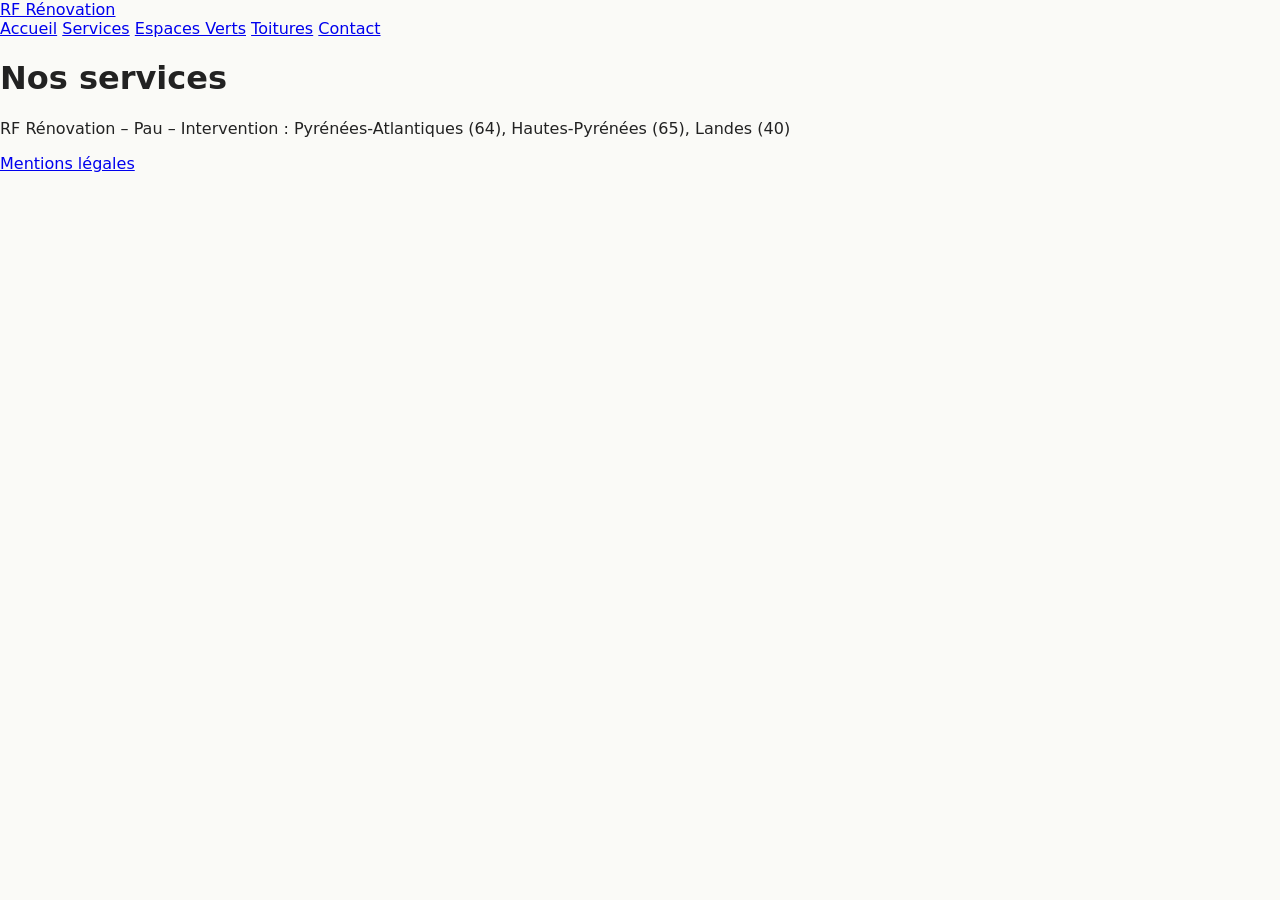
==== services/index.html @ a4263ce7 "Ajoute l'arborescence du site (pages squelettes, CSS, JS, SEO) Co-Authored-By: Claude Sonnet 5.5 <no" ====
<!DOCTYPE html>
<html lang="fr">
<head>
  <meta charset="UTF-8">
  <meta name="viewport" content="width=device-width, initial-scale=1">
  <title>Nos services | RF Rénovation</title>
  <meta name="description" content="Découvrez nos services d'espaces verts et de toiture.">
  <link rel="stylesheet" href="../css/style.css">
</head>
<body>
  <header class="site-header">
    <a class="logo" href="../index.html">RF Rénovation</a>
    <nav aria-label="Navigation principale">
      <a href="../index.html">Accueil</a>
      <a href="../services/index.html">Services</a>
      <a href="../services/espaces-verts.html">Espaces Verts</a>
      <a href="../services/toitures.html">Toitures</a>
      <a href="../contact.html">Contact</a>
    </nav>
  </header>

  <main>
    <h1>Nos services</h1>
    <!-- TODO : contenu -->
  </main>

  <footer class="site-footer">
    <p>RF Rénovation – Pau – Intervention : Pyrénées-Atlantiques (64), Hautes-Pyrénées (65), Landes (40)</p>
    <p><a href="../mentions-legales.html">Mentions légales</a></p>
  </footer>
  <script src="../js/main.js"></script>
</body>
</html>
---- css/style.css ----
/* Styles RF Rénovation – à compléter */
:root { --vert: #2f6b3a; --ardoise: #3b4651; --terre: #b5542f; --fond: #fafaf7; }
* { box-sizing: border-box; }
body { margin: 0; font-family: system-ui, sans-serif; background: var(--fond); color: #222; }
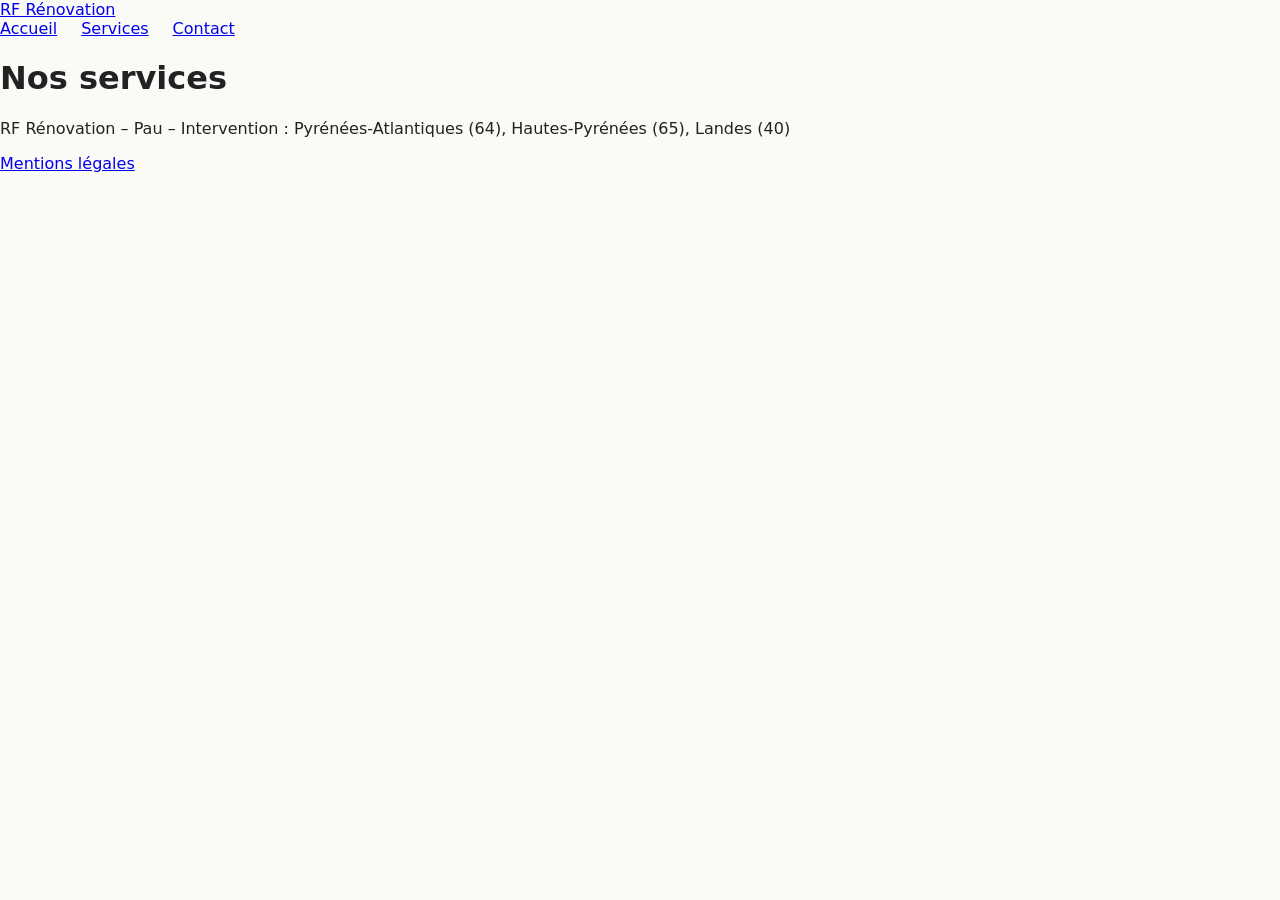
==== commit c456bad8: "Nav : Espaces Verts et Toitures en sous-menu de Services Co-Authored-By: Claude Sonnet 5.5 <noreply@" ====
--- a/services/index.html
+++ b/services/index.html
@@ -12,9 +12,13 @@
     <a class="logo" href="../index.html">RF Rénovation</a>
     <nav aria-label="Navigation principale">
       <a href="../index.html">Accueil</a>
-      <a href="../services/index.html">Services</a>
-      <a href="../services/espaces-verts.html">Espaces Verts</a>
-      <a href="../services/toitures.html">Toitures</a>
+      <div class="has-submenu">
+        <a href="../services/index.html">Services</a>
+        <ul class="submenu">
+          <li><a href="../services/espaces-verts.html">Espaces Verts</a></li>
+          <li><a href="../services/toitures.html">Toitures</a></li>
+        </ul>
+      </div>
       <a href="../contact.html">Contact</a>
     </nav>
   </header>
--- a/css/style.css
+++ b/css/style.css
@@ -2,3 +2,9 @@
 :root { --vert: #2f6b3a; --ardoise: #3b4651; --terre: #b5542f; --fond: #fafaf7; }
 * { box-sizing: border-box; }
 body { margin: 0; font-family: system-ui, sans-serif; background: var(--fond); color: #222; }
+
+/* Navigation : Accueil > Services (sous-menu) > Contact */
+nav { display: flex; gap: 1.5rem; align-items: center; }
+.has-submenu { position: relative; }
+.submenu { display: none; position: absolute; top: 100%; left: 0; margin: 0; padding: .5rem 1rem; list-style: none; background: #fff; box-shadow: 0 2px 8px rgba(0,0,0,.15); }
+.has-submenu:hover .submenu, .has-submenu:focus-within .submenu { display: block; }
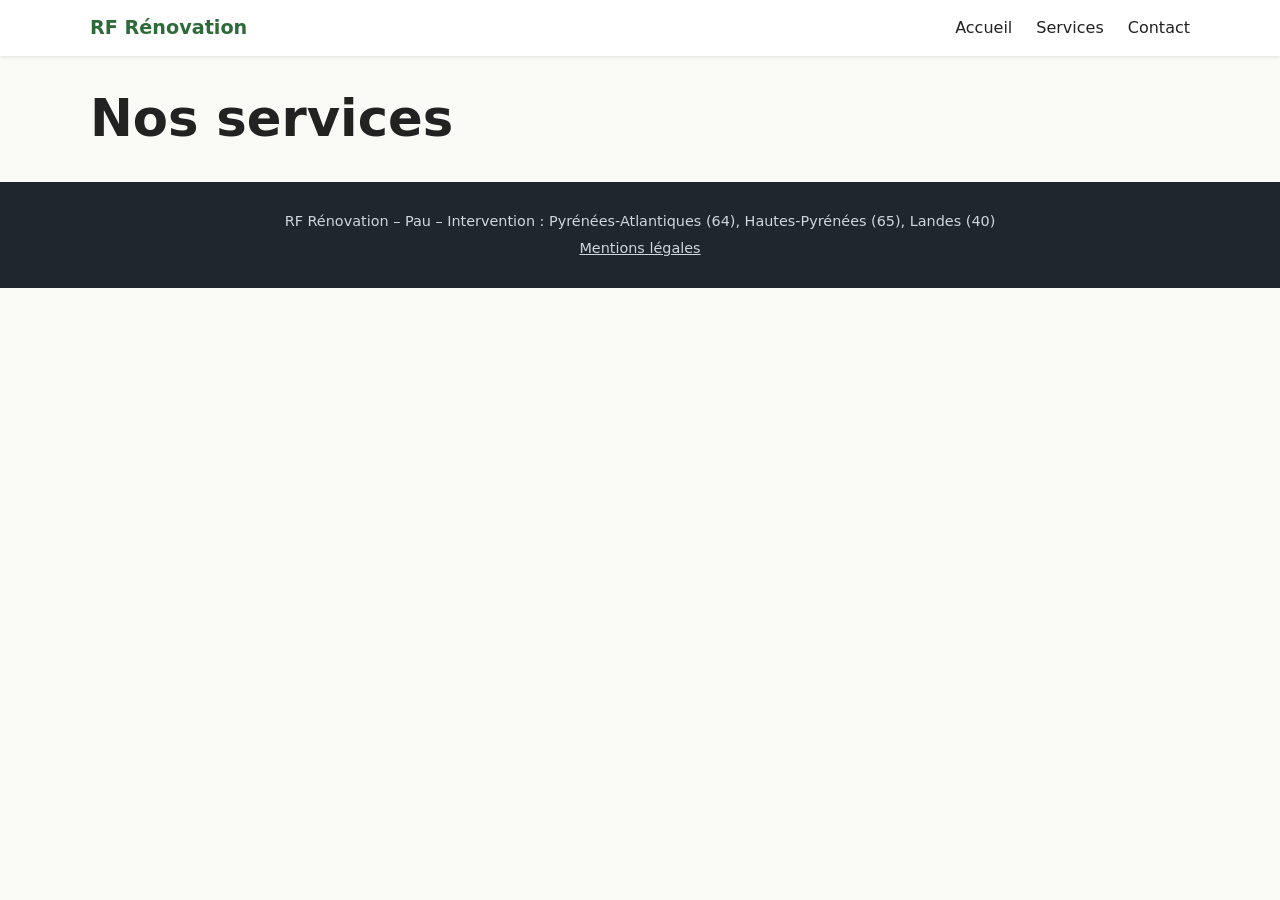
==== commit e3366a4a: "Landing page : hero, deux activités, atouts, zone, CTA, menu mobile Co-Authored-By: Claude Sonnet 5." ====
--- a/services/index.html
+++ b/services/index.html
@@ -10,7 +10,8 @@
 <body>
   <header class="site-header">
     <a class="logo" href="../index.html">RF Rénovation</a>
-    <nav aria-label="Navigation principale">
+    <button class="nav-toggle" aria-label="Ouvrir le menu" aria-expanded="false" aria-controls="menu">☰</button>
+    <nav id="menu" aria-label="Navigation principale">
       <a href="../index.html">Accueil</a>
       <div class="has-submenu">
         <a href="../services/index.html">Services</a>
--- a/css/style.css
+++ b/css/style.css
@@ -1,10 +1,62 @@
-/* Styles RF Rénovation – à compléter */
-:root { --vert: #2f6b3a; --ardoise: #3b4651; --terre: #b5542f; --fond: #fafaf7; }
-* { box-sizing: border-box; }
-body { margin: 0; font-family: system-ui, sans-serif; background: var(--fond); color: #222; }
+/* RF Rénovation */
+:root { --vert:#2f6b3a; --vert-clair:#e6f0e8; --ardoise:#3b4651; --terre:#b5542f; --terre-clair:#f6e9e3; --fond:#fafaf7; --texte:#222; }
+* { box-sizing:border-box; }
+body { margin:0; font-family:system-ui,-apple-system,"Segoe UI",sans-serif; background:var(--fond); color:var(--texte); line-height:1.6; }
+.container { width:min(1100px,100% - 2rem); margin-inline:auto; }
+h1,h2,h3 { line-height:1.2; margin:0 0 .75rem; }
+h1 { font-size:clamp(2rem,5vw,3.2rem); }
+h2 { font-size:clamp(1.5rem,3.5vw,2.1rem); }
+a { color:inherit; }
 
-/* Navigation : Accueil > Services (sous-menu) > Contact */
-nav { display: flex; gap: 1.5rem; align-items: center; }
-.has-submenu { position: relative; }
-.submenu { display: none; position: absolute; top: 100%; left: 0; margin: 0; padding: .5rem 1rem; list-style: none; background: #fff; box-shadow: 0 2px 8px rgba(0,0,0,.15); }
-.has-submenu:hover .submenu, .has-submenu:focus-within .submenu { display: block; }
+/* Header + nav */
+.site-header { position:sticky; top:0; z-index:10; display:flex; align-items:center; justify-content:space-between; padding:.8rem max(1rem,calc((100% - 1100px)/2)); background:#fff; box-shadow:0 1px 4px rgba(0,0,0,.1); }
+.logo { font-weight:700; font-size:1.2rem; text-decoration:none; color:var(--vert); }
+nav { display:flex; gap:1.5rem; align-items:center; }
+nav a { text-decoration:none; font-weight:500; }
+nav a:hover { color:var(--vert); }
+.has-submenu { position:relative; }
+.submenu { display:none; position:absolute; top:100%; left:0; margin:0; padding:.5rem 1rem; list-style:none; background:#fff; box-shadow:0 2px 8px rgba(0,0,0,.15); white-space:nowrap; }
+.submenu li { padding:.25rem 0; }
+.has-submenu:hover .submenu, .has-submenu:focus-within .submenu { display:block; }
+.nav-toggle { display:none; background:none; border:0; font-size:1.8rem; cursor:pointer; }
+@media (max-width:760px) {
+  .nav-toggle { display:block; }
+  nav { display:none; position:absolute; top:100%; left:0; right:0; flex-direction:column; align-items:stretch; gap:0; background:#fff; padding:.5rem 1rem 1rem; box-shadow:0 4px 8px rgba(0,0,0,.1); }
+  nav.open { display:flex; }
+  nav a { display:block; padding:.6rem 0; }
+  .submenu { display:block; position:static; box-shadow:none; padding:0 0 0 1rem; }
+}
+
+/* Boutons */
+.btn { display:inline-block; padding:.85rem 1.5rem; border-radius:999px; font-weight:600; text-decoration:none; border:2px solid transparent; }
+.btn-primary { background:var(--terre); color:#fff; }
+.btn-primary:hover { background:#9a4524; }
+.btn-ghost { border-color:#fff; color:#fff; }
+.btn-ghost:hover { background:rgba(255,255,255,.15); }
+.btn-light { background:#fff; color:var(--vert); }
+.cta-row { display:flex; flex-wrap:wrap; gap:.8rem; margin-top:1.5rem; }
+
+/* Hero */
+.hero { background:linear-gradient(135deg,var(--vert) 0%,var(--ardoise) 100%); color:#fff; padding:clamp(3rem,10vw,6rem) 0; }
+.eyebrow { text-transform:uppercase; letter-spacing:.08em; font-size:.85rem; opacity:.85; margin:0 0 .75rem; }
+.lead { font-size:1.15rem; max-width:40rem; opacity:.95; }
+
+/* Sections */
+.section { padding:clamp(2.5rem,7vw,4.5rem) 0; }
+.section-alt { background:#fff; }
+.cards { display:grid; grid-template-columns:repeat(auto-fit,minmax(280px,1fr)); gap:1.5rem; margin-top:1.5rem; }
+.card { padding:2rem; border-radius:14px; border-top:5px solid; }
+.card-vert { background:var(--vert-clair); border-color:var(--vert); }
+.card-toit { background:var(--terre-clair); border-color:var(--terre); }
+.card-icon { font-size:2.2rem; }
+.link { font-weight:600; text-decoration:none; }
+.card-vert .link { color:var(--vert); }
+.card-toit .link { color:var(--terre); }
+.features { list-style:none; margin:1.5rem 0 0; padding:0; display:grid; grid-template-columns:repeat(auto-fit,minmax(240px,1fr)); gap:1.5rem; }
+.features li { display:flex; flex-direction:column; gap:.3rem; padding-left:1rem; border-left:4px solid var(--vert); }
+.cta-band { background:var(--ardoise); color:#fff; text-align:center; padding:3rem 0; }
+
+/* Footer */
+.site-footer { background:#1f262d; color:#cfd6dc; padding:1.5rem 1rem; text-align:center; font-size:.9rem; }
+.site-footer p { margin:.25rem 0; }
+main > h1:only-child { width:min(1100px,100% - 2rem); margin:2rem auto; }
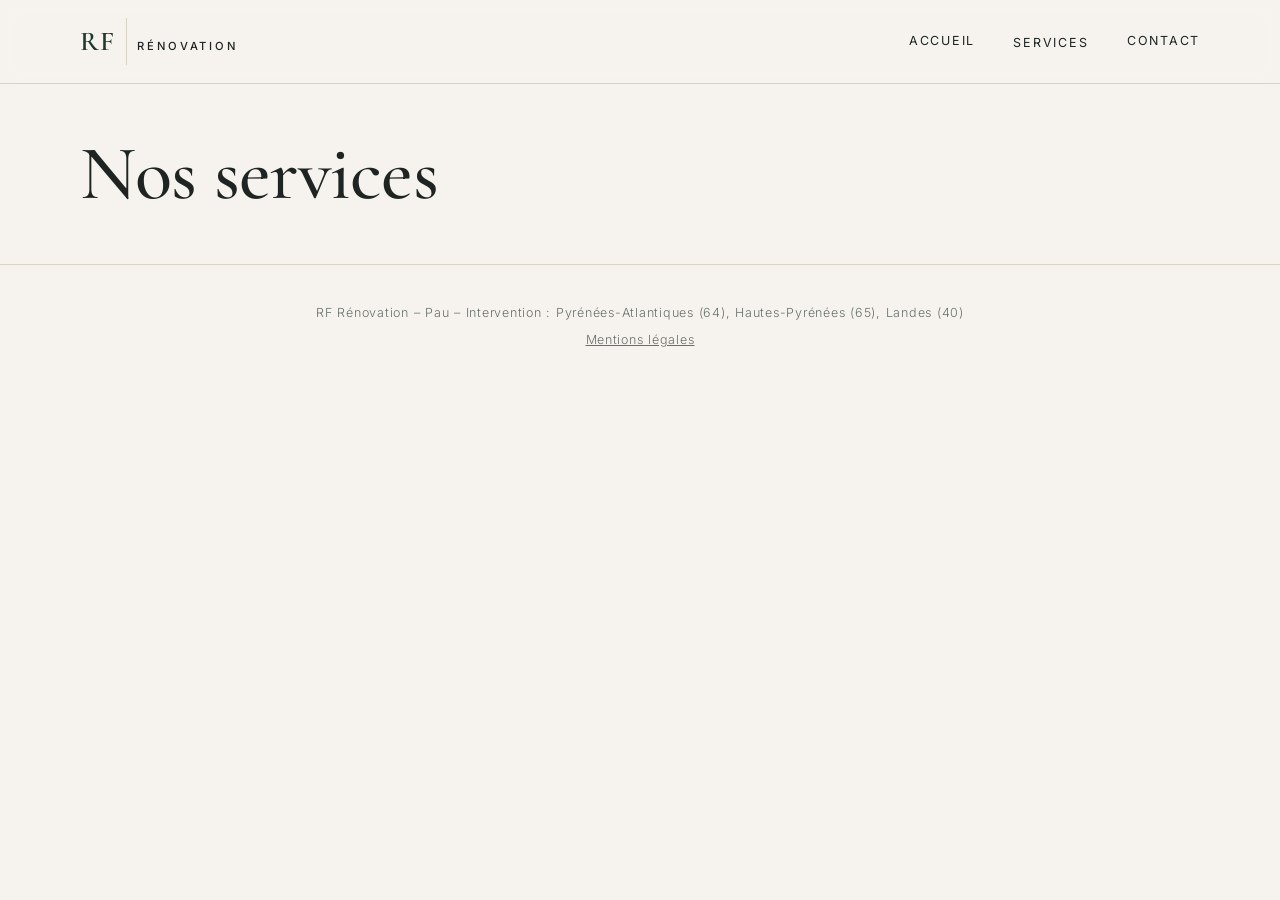
==== commit 43555db2: "Refonte du design : direction éditoriale épurée (serif, filets fins, palette sobre) Co-Authored-By: " ====
--- a/services/index.html
+++ b/services/index.html
@@ -5,11 +5,14 @@
   <meta name="viewport" content="width=device-width, initial-scale=1">
   <title>Nos services | RF Rénovation</title>
   <meta name="description" content="Découvrez nos services d'espaces verts et de toiture.">
+  <link rel="preconnect" href="https://fonts.googleapis.com">
+  <link rel="preconnect" href="https://fonts.gstatic.com" crossorigin>
+  <link href="https://fonts.googleapis.com/css2?family=Cormorant+Garamond:wght@400;500;600&family=Inter:wght@300;400;500&display=swap" rel="stylesheet">
   <link rel="stylesheet" href="../css/style.css">
 </head>
 <body>
   <header class="site-header">
-    <a class="logo" href="../index.html">RF Rénovation</a>
+    <a class="logo" href="../index.html"><span class="logo-mark">RF</span><span class="logo-name">Rénovation</span></a>
     <button class="nav-toggle" aria-label="Ouvrir le menu" aria-expanded="false" aria-controls="menu">☰</button>
     <nav id="menu" aria-label="Navigation principale">
       <a href="../index.html">Accueil</a>
--- a/css/style.css
+++ b/css/style.css
@@ -1,62 +1,100 @@
-/* RF Rénovation */
-:root { --vert:#2f6b3a; --vert-clair:#e6f0e8; --ardoise:#3b4651; --terre:#b5542f; --terre-clair:#f6e9e3; --fond:#fafaf7; --texte:#222; }
+/* RF Rénovation – direction éditoriale, épurée */
+:root {
+  --ink:#1d2421; --muted:#68706b; --paper:#f6f3ee; --tint:#ece7de; --line:#d9d3c7;
+  --forest:#1f3a2e; --copper:#9c6038;
+  --serif:"Cormorant Garamond",Georgia,"Times New Roman",serif;
+  --sans:Inter,system-ui,-apple-system,"Segoe UI",sans-serif;
+}
 * { box-sizing:border-box; }
-body { margin:0; font-family:system-ui,-apple-system,"Segoe UI",sans-serif; background:var(--fond); color:var(--texte); line-height:1.6; }
-.container { width:min(1100px,100% - 2rem); margin-inline:auto; }
-h1,h2,h3 { line-height:1.2; margin:0 0 .75rem; }
-h1 { font-size:clamp(2rem,5vw,3.2rem); }
-h2 { font-size:clamp(1.5rem,3.5vw,2.1rem); }
+html { scroll-behavior:smooth; }
+body { margin:0; background:var(--paper); color:var(--ink); font-family:var(--sans); font-weight:300; font-size:1.02rem; line-height:1.75; -webkit-font-smoothing:antialiased; }
+.container { width:min(1120px,100% - 3rem); margin-inline:auto; }
+h1,h2,h3 { font-family:var(--serif); font-weight:500; line-height:1.1; margin:0; letter-spacing:-.01em; }
+h1 { font-size:clamp(2.7rem,6.2vw,4.8rem); }
+h2 { font-size:clamp(2rem,4vw,3rem); }
+h3 { font-size:1.7rem; }
+em { font-style:italic; color:var(--copper); }
 a { color:inherit; }
+.label { font-size:.72rem; font-weight:500; letter-spacing:.22em; text-transform:uppercase; color:var(--copper); margin:0 0 1.4rem; }
 
-/* Header + nav */
-.site-header { position:sticky; top:0; z-index:10; display:flex; align-items:center; justify-content:space-between; padding:.8rem max(1rem,calc((100% - 1100px)/2)); background:#fff; box-shadow:0 1px 4px rgba(0,0,0,.1); }
-.logo { font-weight:700; font-size:1.2rem; text-decoration:none; color:var(--vert); }
-nav { display:flex; gap:1.5rem; align-items:center; }
-nav a { text-decoration:none; font-weight:500; }
-nav a:hover { color:var(--vert); }
+/* Header */
+.site-header { position:sticky; top:0; z-index:10; display:flex; align-items:center; justify-content:space-between; padding:1.1rem max(1.5rem,calc((100% - 1120px)/2)); background:rgba(246,243,238,.92); backdrop-filter:blur(8px); border-bottom:1px solid var(--line); }
+.logo { display:flex; align-items:baseline; gap:.6rem; text-decoration:none; }
+.logo-mark { font-family:var(--serif); font-size:1.7rem; font-weight:600; letter-spacing:.04em; color:var(--forest); border-right:1px solid var(--line); padding-right:.7rem; }
+.logo-name { font-size:.7rem; font-weight:500; letter-spacing:.26em; text-transform:uppercase; color:var(--ink); }
+nav { display:flex; gap:2.4rem; align-items:center; }
+nav a { text-decoration:none; font-size:.78rem; font-weight:400; letter-spacing:.14em; text-transform:uppercase; color:var(--ink); padding:.4rem 0; border-bottom:1px solid transparent; transition:border-color .2s,color .2s; }
+nav a:hover { color:var(--copper); border-color:var(--copper); }
 .has-submenu { position:relative; }
-.submenu { display:none; position:absolute; top:100%; left:0; margin:0; padding:.5rem 1rem; list-style:none; background:#fff; box-shadow:0 2px 8px rgba(0,0,0,.15); white-space:nowrap; }
-.submenu li { padding:.25rem 0; }
+.submenu { display:none; position:absolute; top:100%; left:-1.2rem; min-width:13rem; margin:0; padding:.8rem 1.2rem; list-style:none; background:var(--paper); border:1px solid var(--line); }
+.submenu li { padding:.3rem 0; }
 .has-submenu:hover .submenu, .has-submenu:focus-within .submenu { display:block; }
-.nav-toggle { display:none; background:none; border:0; font-size:1.8rem; cursor:pointer; }
+.nav-toggle { display:none; background:none; border:0; font-size:1.6rem; cursor:pointer; color:var(--ink); }
 @media (max-width:760px) {
   .nav-toggle { display:block; }
-  nav { display:none; position:absolute; top:100%; left:0; right:0; flex-direction:column; align-items:stretch; gap:0; background:#fff; padding:.5rem 1rem 1rem; box-shadow:0 4px 8px rgba(0,0,0,.1); }
+  nav { display:none; position:absolute; top:100%; left:0; right:0; flex-direction:column; align-items:stretch; gap:0; background:var(--paper); padding:.5rem 1.5rem 1.2rem; border-bottom:1px solid var(--line); }
   nav.open { display:flex; }
-  nav a { display:block; padding:.6rem 0; }
-  .submenu { display:block; position:static; box-shadow:none; padding:0 0 0 1rem; }
+  nav a { display:block; padding:.8rem 0; border-bottom:1px solid var(--line); }
+  .submenu { display:block; position:static; border:0; padding:0 0 0 1rem; background:none; }
+  .submenu a { border-bottom:0; }
 }
 
 /* Boutons */
-.btn { display:inline-block; padding:.85rem 1.5rem; border-radius:999px; font-weight:600; text-decoration:none; border:2px solid transparent; }
-.btn-primary { background:var(--terre); color:#fff; }
-.btn-primary:hover { background:#9a4524; }
-.btn-ghost { border-color:#fff; color:#fff; }
-.btn-ghost:hover { background:rgba(255,255,255,.15); }
-.btn-light { background:#fff; color:var(--vert); }
-.cta-row { display:flex; flex-wrap:wrap; gap:.8rem; margin-top:1.5rem; }
+.btn { display:inline-block; padding:1rem 2.2rem; font-size:.76rem; font-weight:500; letter-spacing:.18em; text-transform:uppercase; text-decoration:none; border:1px solid var(--forest); transition:background .25s,color .25s; }
+.btn-solid { background:var(--forest); color:var(--paper); }
+.btn-solid:hover { background:transparent; color:var(--forest); }
+.btn-light { border-color:var(--paper); color:var(--paper); }
+.btn-light:hover { background:var(--paper); color:var(--forest); }
+.btn-text { font-size:.9rem; letter-spacing:.08em; text-decoration:none; border-bottom:1px solid var(--line); padding-bottom:2px; }
+.btn-text:hover { border-color:var(--copper); color:var(--copper); }
+.cta-row { display:flex; flex-wrap:wrap; align-items:center; gap:2rem; margin-top:2.5rem; }
 
 /* Hero */
-.hero { background:linear-gradient(135deg,var(--vert) 0%,var(--ardoise) 100%); color:#fff; padding:clamp(3rem,10vw,6rem) 0; }
-.eyebrow { text-transform:uppercase; letter-spacing:.08em; font-size:.85rem; opacity:.85; margin:0 0 .75rem; }
-.lead { font-size:1.15rem; max-width:40rem; opacity:.95; }
+.hero { padding:clamp(3.5rem,9vw,7rem) 0; }
+.hero-grid { display:grid; grid-template-columns:1.15fr .85fr; gap:clamp(2rem,6vw,5rem); align-items:center; }
+.lead { font-size:1.1rem; color:var(--muted); max-width:30rem; margin:1.8rem 0 0; }
+.hero-visual { position:relative; aspect-ratio:4/5; background:linear-gradient(160deg,#c9c2b3 0%,#9aa596 55%,#5c6f60 100%); }
+.hero-visual::after { content:""; position:absolute; inset:14px; border:1px solid rgba(246,243,238,.55); }
+.visual-caption { position:absolute; left:1.8rem; bottom:1.6rem; z-index:1; font-size:.68rem; letter-spacing:.2em; text-transform:uppercase; color:var(--paper); }
+@media (max-width:860px) { .hero-grid { grid-template-columns:1fr; } .hero-visual { aspect-ratio:16/10; order:-1; } }
 
 /* Sections */
-.section { padding:clamp(2.5rem,7vw,4.5rem) 0; }
-.section-alt { background:#fff; }
-.cards { display:grid; grid-template-columns:repeat(auto-fit,minmax(280px,1fr)); gap:1.5rem; margin-top:1.5rem; }
-.card { padding:2rem; border-radius:14px; border-top:5px solid; }
-.card-vert { background:var(--vert-clair); border-color:var(--vert); }
-.card-toit { background:var(--terre-clair); border-color:var(--terre); }
-.card-icon { font-size:2.2rem; }
-.link { font-weight:600; text-decoration:none; }
-.card-vert .link { color:var(--vert); }
-.card-toit .link { color:var(--terre); }
-.features { list-style:none; margin:1.5rem 0 0; padding:0; display:grid; grid-template-columns:repeat(auto-fit,minmax(240px,1fr)); gap:1.5rem; }
-.features li { display:flex; flex-direction:column; gap:.3rem; padding-left:1rem; border-left:4px solid var(--vert); }
-.cta-band { background:var(--ardoise); color:#fff; text-align:center; padding:3rem 0; }
+.section { padding:clamp(3.5rem,8vw,6.5rem) 0; }
+.section-tint { background:var(--tint); }
+.section-head { margin-bottom:clamp(2rem,5vw,3.5rem); }
+
+/* Deux activités */
+.duo { display:grid; grid-template-columns:1fr 1fr; border-top:1px solid var(--line); border-bottom:1px solid var(--line); }
+.panel { display:flex; flex-direction:column; gap:1rem; padding:clamp(2rem,4vw,3.2rem); text-decoration:none; transition:background .3s; }
+.panel + .panel { border-left:1px solid var(--line); }
+.panel:hover { background:var(--tint); }
+.panel-num { font-family:var(--serif); font-size:1.1rem; color:var(--copper); letter-spacing:.1em; }
+.panel p { margin:0; color:var(--muted); max-width:26rem; }
+.panel-link { margin-top:auto; padding-top:1rem; font-size:.74rem; font-weight:500; letter-spacing:.2em; text-transform:uppercase; color:var(--forest); }
+.panel:hover .panel-link span { display:inline-block; transform:translateX(4px); }
+@media (max-width:760px) { .duo { grid-template-columns:1fr; } .panel + .panel { border-left:0; border-top:1px solid var(--line); } }
+
+/* Approche */
+.rows { list-style:none; margin:0; padding:0; border-top:1px solid var(--line); }
+.rows li { display:grid; grid-template-columns:5rem 1fr 1.2fr; gap:1.5rem; align-items:baseline; padding:1.8rem 0; border-bottom:1px solid var(--line); }
+.row-num { font-family:var(--serif); font-size:1.3rem; color:var(--copper); }
+.rows h3 { font-size:1.55rem; }
+.rows p { margin:0; color:var(--muted); }
+@media (max-width:760px) { .rows li { grid-template-columns:3rem 1fr; } .rows p { grid-column:2; } }
+
+/* Zone */
+.zone { display:grid; grid-template-columns:1fr 1fr; gap:3rem; align-items:end; }
+.zone-list { list-style:none; margin:0; padding:0; }
+.zone-list li { display:flex; align-items:baseline; gap:1.5rem; padding:1rem 0; border-bottom:1px solid var(--line); font-size:1.05rem; }
+.zone-list li:first-child { border-top:1px solid var(--line); }
+.zone-list span { font-family:var(--serif); font-size:1.8rem; color:var(--forest); min-width:3rem; }
+@media (max-width:760px) { .zone { grid-template-columns:1fr; gap:2rem; } }
+
+/* Final */
+.closing { background:var(--forest); color:var(--paper); text-align:center; padding:clamp(4rem,9vw,6.5rem) 0; }
+.closing p { color:rgba(246,243,238,.72); margin:1.2rem 0 2.4rem; }
 
 /* Footer */
-.site-footer { background:#1f262d; color:#cfd6dc; padding:1.5rem 1rem; text-align:center; font-size:.9rem; }
-.site-footer p { margin:.25rem 0; }
-main > h1:only-child { width:min(1100px,100% - 2rem); margin:2rem auto; }
+.site-footer { padding:2rem 1.5rem; text-align:center; font-size:.78rem; letter-spacing:.06em; color:var(--muted); border-top:1px solid var(--line); }
+.site-footer p { margin:.3rem 0; }
+main > h1:only-child { width:min(1120px,100% - 3rem); margin:3rem auto; }
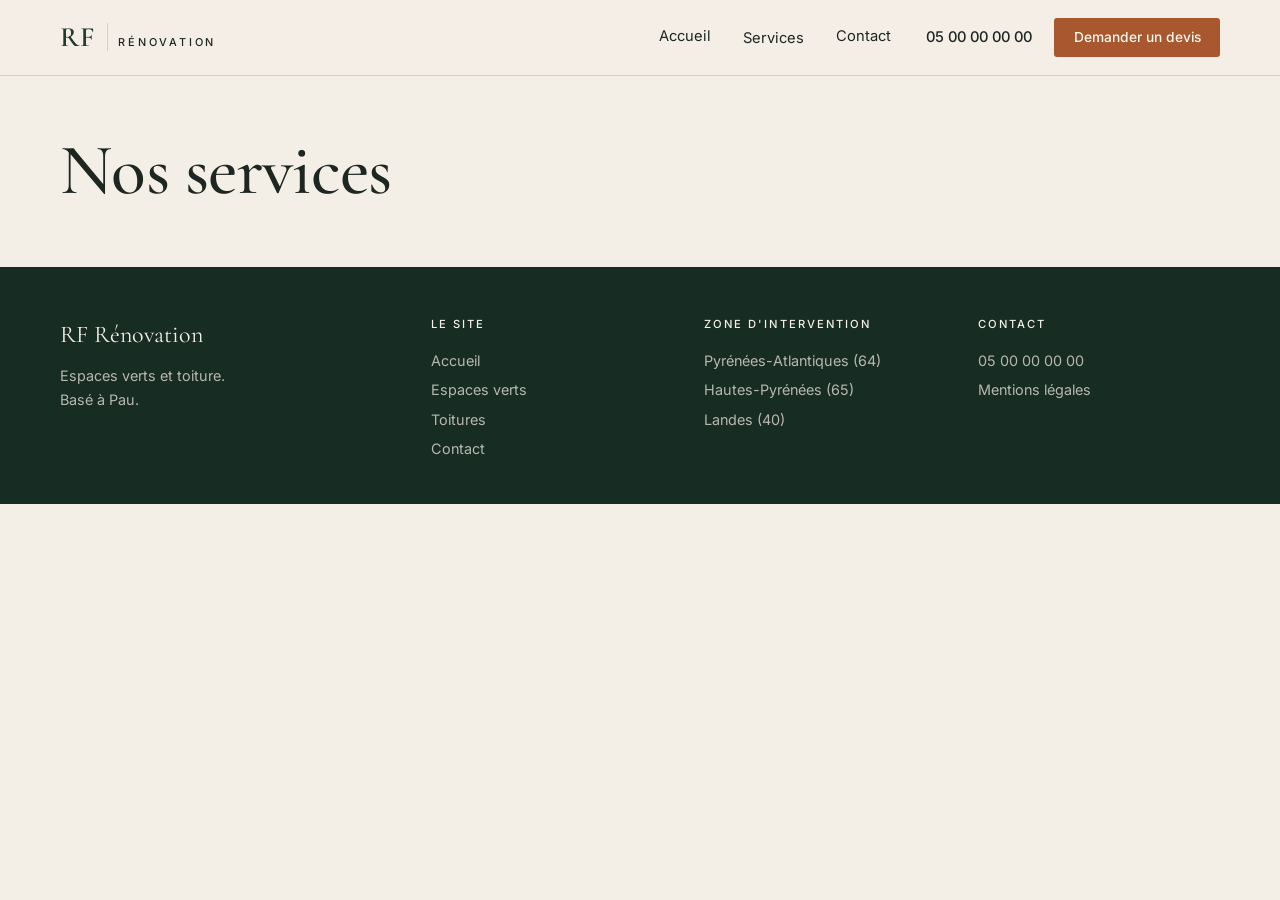
==== commit 69dc5fdb: "Refonte de la landing page : structure UX, emplacements photo, style allégé Promesse et appel à l'ac" ====
--- a/services/index.html
+++ b/services/index.html
@@ -13,7 +13,7 @@
 <body>
   <header class="site-header">
     <a class="logo" href="../index.html"><span class="logo-mark">RF</span><span class="logo-name">Rénovation</span></a>
-    <button class="nav-toggle" aria-label="Ouvrir le menu" aria-expanded="false" aria-controls="menu">☰</button>
+    <button class="nav-toggle" aria-label="Ouvrir le menu" aria-expanded="false" aria-controls="menu"></button>
     <nav id="menu" aria-label="Navigation principale">
       <a href="../index.html">Accueil</a>
       <div class="has-submenu">
@@ -25,6 +25,10 @@
       </div>
       <a href="../contact.html">Contact</a>
     </nav>
+    <div class="header-cta">
+      <a class="header-tel" href="tel:+33500000000">05 00 00 00 00</a>
+      <a class="btn btn-primary btn-sm" href="../contact.html">Demander un devis</a>
+    </div>
   </header>
 
   <main>
@@ -33,9 +37,41 @@
   </main>
 
   <footer class="site-footer">
-    <p>RF Rénovation – Pau – Intervention : Pyrénées-Atlantiques (64), Hautes-Pyrénées (65), Landes (40)</p>
-    <p><a href="../mentions-legales.html">Mentions légales</a></p>
+    <div class="container footer-grid">
+      <div>
+        <p class="footer-logo">RF Rénovation</p>
+        <p>Espaces verts et toiture.<br>Basé à Pau.</p>
+      </div>
+      <div>
+        <p class="footer-title">Le site</p>
+        <ul>
+          <li><a href="../index.html">Accueil</a></li>
+          <li><a href="../services/espaces-verts.html">Espaces verts</a></li>
+          <li><a href="../services/toitures.html">Toitures</a></li>
+          <li><a href="../contact.html">Contact</a></li>
+        </ul>
+      </div>
+      <div>
+        <p class="footer-title">Zone d'intervention</p>
+        <ul>
+          <li>Pyrénées-Atlantiques (64)</li>
+          <li>Hautes-Pyrénées (65)</li>
+          <li>Landes (40)</li>
+        </ul>
+      </div>
+      <div>
+        <p class="footer-title">Contact</p>
+        <ul>
+          <li><a href="tel:+33500000000">05 00 00 00 00</a></li>
+          <li><a href="../mentions-legales.html">Mentions légales</a></li>
+        </ul>
+      </div>
+    </div>
   </footer>
+  <div class="mobile-bar">
+    <a href="tel:+33500000000">Appeler</a>
+    <a href="../contact.html" class="mb-primary">Demander un devis</a>
+  </div>
   <script src="../js/main.js"></script>
 </body>
 </html>
--- a/css/style.css
+++ b/css/style.css
@@ -1,100 +1,203 @@
-/* RF Rénovation – direction éditoriale, épurée */
+/* RF Rénovation
+   Mise en page : fond clair et chaud, les photos portent la page, la couleur reste en accent. */
 :root {
-  --ink:#1d2421; --muted:#68706b; --paper:#f6f3ee; --tint:#ece7de; --line:#d9d3c7;
-  --forest:#1f3a2e; --copper:#9c6038;
+  --paper:#f4efe6; --paper-2:#ebe4d6; --card:#fbf8f2; --line:#d8cfbe;
+  --ink:#1e2622; --muted:#5a635c;
+  --forest:#1f3a2e; --forest-d:#172c23; --terra:#a8572f; --terra-d:#8e4725;
+  --garden-1:#d7dfcf; --garden-2:#bccab7; --roof-1:#ead8c9; --roof-2:#dcc0aa;
   --serif:"Cormorant Garamond",Georgia,"Times New Roman",serif;
   --sans:Inter,system-ui,-apple-system,"Segoe UI",sans-serif;
+  --header-h:76px;
 }
 * { box-sizing:border-box; }
-html { scroll-behavior:smooth; }
-body { margin:0; background:var(--paper); color:var(--ink); font-family:var(--sans); font-weight:300; font-size:1.02rem; line-height:1.75; -webkit-font-smoothing:antialiased; }
-.container { width:min(1120px,100% - 3rem); margin-inline:auto; }
-h1,h2,h3 { font-family:var(--serif); font-weight:500; line-height:1.1; margin:0; letter-spacing:-.01em; }
-h1 { font-size:clamp(2.7rem,6.2vw,4.8rem); }
-h2 { font-size:clamp(2rem,4vw,3rem); }
-h3 { font-size:1.7rem; }
-em { font-style:italic; color:var(--copper); }
+html { scroll-behavior:smooth; scroll-padding-top:calc(var(--header-h) + 1rem); }
+body { margin:0; background:var(--paper); color:var(--ink); font-family:var(--sans); font-weight:400; font-size:1rem; line-height:1.7; -webkit-font-smoothing:antialiased; }
+.container { width:min(1160px,100% - 3rem); margin-inline:auto; }
+h1,h2,h3 { font-family:var(--serif); font-weight:500; line-height:1.1; margin:0; letter-spacing:-.01em; text-wrap:balance; }
+h1 { font-size:clamp(2.6rem,5.6vw,4.5rem); }
+h2 { font-size:clamp(1.9rem,3.4vw,2.7rem); }
+h3 { font-size:1.55rem; }
+p { margin:0; }
+em { font-style:italic; color:var(--terra); }
 a { color:inherit; }
-.label { font-size:.72rem; font-weight:500; letter-spacing:.22em; text-transform:uppercase; color:var(--copper); margin:0 0 1.4rem; }
-
-/* Header */
-.site-header { position:sticky; top:0; z-index:10; display:flex; align-items:center; justify-content:space-between; padding:1.1rem max(1.5rem,calc((100% - 1120px)/2)); background:rgba(246,243,238,.92); backdrop-filter:blur(8px); border-bottom:1px solid var(--line); }
-.logo { display:flex; align-items:baseline; gap:.6rem; text-decoration:none; }
-.logo-mark { font-family:var(--serif); font-size:1.7rem; font-weight:600; letter-spacing:.04em; color:var(--forest); border-right:1px solid var(--line); padding-right:.7rem; }
-.logo-name { font-size:.7rem; font-weight:500; letter-spacing:.26em; text-transform:uppercase; color:var(--ink); }
-nav { display:flex; gap:2.4rem; align-items:center; }
-nav a { text-decoration:none; font-size:.78rem; font-weight:400; letter-spacing:.14em; text-transform:uppercase; color:var(--ink); padding:.4rem 0; border-bottom:1px solid transparent; transition:border-color .2s,color .2s; }
-nav a:hover { color:var(--copper); border-color:var(--copper); }
+:focus-visible { outline:2px solid var(--terra); outline-offset:3px; }
+.eyebrow { font-size:.72rem; font-weight:500; letter-spacing:.2em; text-transform:uppercase; color:var(--terra); margin-bottom:1.1rem; }
+
+/* En-tête */
+.site-header { position:sticky; top:0; z-index:20; height:var(--header-h); display:flex; align-items:center; gap:2.2rem; padding:0 max(1.5rem,calc((100% - 1160px)/2)); background:rgba(244,239,230,.94); backdrop-filter:blur(8px); border-bottom:1px solid var(--line); }
+.logo { display:flex; align-items:baseline; gap:.65rem; text-decoration:none; }
+.logo-mark { font-family:var(--serif); font-size:1.75rem; font-weight:600; letter-spacing:.04em; color:var(--forest); border-right:1px solid var(--line); padding-right:.65rem; line-height:1; }
+.logo-name { font-size:.68rem; font-weight:500; letter-spacing:.26em; text-transform:uppercase; }
+nav { display:flex; gap:2rem; align-items:center; margin-left:auto; }
+nav a { text-decoration:none; font-size:.92rem; color:var(--ink); padding:.4rem 0; border-bottom:1px solid transparent; transition:color .2s,border-color .2s; }
+nav a:hover { color:var(--terra); border-color:var(--terra); }
 .has-submenu { position:relative; }
-.submenu { display:none; position:absolute; top:100%; left:-1.2rem; min-width:13rem; margin:0; padding:.8rem 1.2rem; list-style:none; background:var(--paper); border:1px solid var(--line); }
-.submenu li { padding:.3rem 0; }
+.submenu { display:none; position:absolute; top:100%; left:-1.1rem; min-width:12rem; margin:0; padding:.7rem 1.1rem; list-style:none; background:var(--card); border:1px solid var(--line); border-radius:4px; box-shadow:0 12px 30px -18px rgba(30,38,34,.35); }
+.submenu li { padding:.15rem 0; }
 .has-submenu:hover .submenu, .has-submenu:focus-within .submenu { display:block; }
-.nav-toggle { display:none; background:none; border:0; font-size:1.6rem; cursor:pointer; color:var(--ink); }
-@media (max-width:760px) {
+.header-cta { display:flex; align-items:center; gap:1.4rem; }
+.header-tel { font-size:.92rem; font-weight:500; text-decoration:none; white-space:nowrap; }
+.header-tel:hover { color:var(--terra); }
+.nav-toggle { display:none; margin-left:auto; width:28px; height:18px; padding:0; border:0; cursor:pointer;
+  background:linear-gradient(var(--ink),var(--ink)) top/100% 1.5px no-repeat, linear-gradient(var(--ink),var(--ink)) center/100% 1.5px no-repeat, linear-gradient(var(--ink),var(--ink)) bottom/100% 1.5px no-repeat; }
+@media (max-width:1040px) { .header-tel { display:none; } }
+@media (max-width:820px) {
+  :root { --header-h:64px; }
   .nav-toggle { display:block; }
-  nav { display:none; position:absolute; top:100%; left:0; right:0; flex-direction:column; align-items:stretch; gap:0; background:var(--paper); padding:.5rem 1.5rem 1.2rem; border-bottom:1px solid var(--line); }
+  .header-cta { display:none; }
+  nav { display:none; position:absolute; top:100%; left:0; right:0; margin:0; flex-direction:column; align-items:stretch; gap:0; background:var(--paper); padding:.3rem 1.5rem 1rem; border-bottom:1px solid var(--line); }
   nav.open { display:flex; }
-  nav a { display:block; padding:.8rem 0; border-bottom:1px solid var(--line); }
-  .submenu { display:block; position:static; border:0; padding:0 0 0 1rem; background:none; }
-  .submenu a { border-bottom:0; }
-}
-
-/* Boutons */
-.btn { display:inline-block; padding:1rem 2.2rem; font-size:.76rem; font-weight:500; letter-spacing:.18em; text-transform:uppercase; text-decoration:none; border:1px solid var(--forest); transition:background .25s,color .25s; }
-.btn-solid { background:var(--forest); color:var(--paper); }
-.btn-solid:hover { background:transparent; color:var(--forest); }
-.btn-light { border-color:var(--paper); color:var(--paper); }
-.btn-light:hover { background:var(--paper); color:var(--forest); }
-.btn-text { font-size:.9rem; letter-spacing:.08em; text-decoration:none; border-bottom:1px solid var(--line); padding-bottom:2px; }
-.btn-text:hover { border-color:var(--copper); color:var(--copper); }
-.cta-row { display:flex; flex-wrap:wrap; align-items:center; gap:2rem; margin-top:2.5rem; }
+  nav a { display:block; padding:.85rem 0; border-bottom:1px solid var(--line); }
+  .submenu { display:block; position:static; border:0; box-shadow:none; background:none; padding:0 0 0 1rem; }
+}
+
+/* Boutons et liens */
+.btn { display:inline-block; padding:.95rem 1.7rem; font:500 .93rem/1.2 var(--sans); text-align:center; text-decoration:none; border:1px solid transparent; border-radius:3px; cursor:pointer; transition:background .2s,color .2s,border-color .2s; }
+.btn-primary { background:var(--terra); color:#fff8ef; }
+.btn-primary:hover { background:var(--terra-d); }
+.btn-sm { padding:.65rem 1.15rem; font-size:.86rem; }
+.tel-link { display:inline-flex; align-items:center; gap:.55rem; font-weight:500; text-decoration:none; white-space:nowrap; }
+.tel-link:hover { color:var(--terra); }
+.ico { width:1.1rem; height:1.1rem; fill:none; stroke:currentColor; stroke-width:1.5; stroke-linejoin:round; }
+.link { display:inline-block; font-weight:500; font-size:.95rem; text-decoration:none; border-bottom:1px solid currentColor; padding-bottom:2px; }
+.link span { display:inline-block; transition:transform .25s; }
+.link:hover span { transform:translateX(4px); }
+
+/* Emplacements photo : un <img> placé dans la figure recouvre le visuel provisoire */
+.photo { position:relative; margin:0; overflow:hidden; border-radius:4px; display:grid; place-items:center; background:linear-gradient(155deg,var(--garden-1),var(--garden-2)); color:rgba(31,58,46,.42); }
+.photo-roof { background:linear-gradient(155deg,var(--roof-1),var(--roof-2)); color:rgba(142,71,37,.5); }
+.photo > svg { width:clamp(44px,26%,104px); aspect-ratio:1; fill:none; stroke:currentColor; stroke-width:1.1; }
+.photo figcaption { position:absolute; left:.9rem; bottom:.75rem; right:.9rem; font-size:.64rem; font-weight:500; letter-spacing:.14em; text-transform:uppercase; }
+.photo img { position:absolute; inset:0; width:100%; height:100%; object-fit:cover; transition:transform .6s; }
 
 /* Hero */
-.hero { padding:clamp(3.5rem,9vw,7rem) 0; }
-.hero-grid { display:grid; grid-template-columns:1.15fr .85fr; gap:clamp(2rem,6vw,5rem); align-items:center; }
-.lead { font-size:1.1rem; color:var(--muted); max-width:30rem; margin:1.8rem 0 0; }
-.hero-visual { position:relative; aspect-ratio:4/5; background:linear-gradient(160deg,#c9c2b3 0%,#9aa596 55%,#5c6f60 100%); }
-.hero-visual::after { content:""; position:absolute; inset:14px; border:1px solid rgba(246,243,238,.55); }
-.visual-caption { position:absolute; left:1.8rem; bottom:1.6rem; z-index:1; font-size:.68rem; letter-spacing:.2em; text-transform:uppercase; color:var(--paper); }
-@media (max-width:860px) { .hero-grid { grid-template-columns:1fr; } .hero-visual { aspect-ratio:16/10; order:-1; } }
+.hero { padding:clamp(2.2rem,5vw,4.5rem) 0 clamp(3.5rem,7vw,6rem); }
+.hero-grid { display:grid; grid-template-columns:1.05fr .95fr; gap:clamp(2rem,5vw,5rem); align-items:center; }
+.hero-text { min-width:0; }
+.lead { font-size:1.1rem; color:var(--muted); max-width:31rem; margin-top:1.5rem; }
+.cta-row { display:flex; flex-wrap:wrap; align-items:center; gap:1.1rem 1.8rem; margin-top:2.1rem; }
+.assure { list-style:none; display:flex; flex-wrap:wrap; gap:.6rem 1.3rem; margin:2.4rem 0 0; padding:1.4rem 0 0; border-top:1px solid var(--line); font-size:.88rem; color:var(--muted); }
+.assure li { display:flex; align-items:center; gap:.6rem; }
+.assure li::before { content:""; width:.62rem; height:.34rem; border-left:1.5px solid var(--forest); border-bottom:1.5px solid var(--forest); transform:rotate(-45deg) translateY(-2px); }
+.hero-photos { position:relative; padding:0 0 11% 15%; }
+.hero-main { aspect-ratio:4/5; }
+.hero-main figcaption { bottom:auto; top:.85rem; left:1rem; }
+.eyebrow-short { display:none; }
+.hero-second { position:absolute; left:0; bottom:0; width:45%; aspect-ratio:1; border:8px solid var(--paper); border-radius:8px; }
+.stamp { position:absolute; right:-.9rem; top:-1.6rem; width:clamp(92px,10vw,124px); color:var(--forest); animation:spin 60s linear infinite; }
+.stamp-bg { fill:var(--paper); }
+.stamp-rf { font-family:var(--serif); font-weight:600; }
+@keyframes spin { to { transform:rotate(360deg); } }
+@media (max-width:820px) {
+  .hero-grid { grid-template-columns:1fr; }
+  .hero-photos { padding:0 0 9% 12%; margin-top:.5rem; }
+  .hero-main { aspect-ratio:5/4; }
+  .hero-second { width:38%; border-width:6px; }
+  .stamp { right:.6rem; top:-1.4rem; }
+  .hero .cta-row { display:none; }
+  .eyebrow-long { display:none; }
+  .eyebrow-short { display:inline; }
+  .assure { margin-top:1.6rem; padding-top:1.1rem; gap:.4rem 1.3rem; }
+  .hero-photos { margin-top:.2rem; }
+}
 
 /* Sections */
-.section { padding:clamp(3.5rem,8vw,6.5rem) 0; }
-.section-tint { background:var(--tint); }
-.section-head { margin-bottom:clamp(2rem,5vw,3.5rem); }
-
-/* Deux activités */
-.duo { display:grid; grid-template-columns:1fr 1fr; border-top:1px solid var(--line); border-bottom:1px solid var(--line); }
-.panel { display:flex; flex-direction:column; gap:1rem; padding:clamp(2rem,4vw,3.2rem); text-decoration:none; transition:background .3s; }
-.panel + .panel { border-left:1px solid var(--line); }
-.panel:hover { background:var(--tint); }
-.panel-num { font-family:var(--serif); font-size:1.1rem; color:var(--copper); letter-spacing:.1em; }
-.panel p { margin:0; color:var(--muted); max-width:26rem; }
-.panel-link { margin-top:auto; padding-top:1rem; font-size:.74rem; font-weight:500; letter-spacing:.2em; text-transform:uppercase; color:var(--forest); }
-.panel:hover .panel-link span { display:inline-block; transform:translateX(4px); }
-@media (max-width:760px) { .duo { grid-template-columns:1fr; } .panel + .panel { border-left:0; border-top:1px solid var(--line); } }
-
-/* Approche */
-.rows { list-style:none; margin:0; padding:0; border-top:1px solid var(--line); }
-.rows li { display:grid; grid-template-columns:5rem 1fr 1.2fr; gap:1.5rem; align-items:baseline; padding:1.8rem 0; border-bottom:1px solid var(--line); }
-.row-num { font-family:var(--serif); font-size:1.3rem; color:var(--copper); }
-.rows h3 { font-size:1.55rem; }
-.rows p { margin:0; color:var(--muted); }
-@media (max-width:760px) { .rows li { grid-template-columns:3rem 1fr; } .rows p { grid-column:2; } }
-
-/* Zone */
-.zone { display:grid; grid-template-columns:1fr 1fr; gap:3rem; align-items:end; }
-.zone-list { list-style:none; margin:0; padding:0; }
-.zone-list li { display:flex; align-items:baseline; gap:1.5rem; padding:1rem 0; border-bottom:1px solid var(--line); font-size:1.05rem; }
-.zone-list li:first-child { border-top:1px solid var(--line); }
-.zone-list span { font-family:var(--serif); font-size:1.8rem; color:var(--forest); min-width:3rem; }
-@media (max-width:760px) { .zone { grid-template-columns:1fr; gap:2rem; } }
-
-/* Final */
-.closing { background:var(--forest); color:var(--paper); text-align:center; padding:clamp(4rem,9vw,6.5rem) 0; }
-.closing p { color:rgba(246,243,238,.72); margin:1.2rem 0 2.4rem; }
-
-/* Footer */
-.site-footer { padding:2rem 1.5rem; text-align:center; font-size:.78rem; letter-spacing:.06em; color:var(--muted); border-top:1px solid var(--line); }
-.site-footer p { margin:.3rem 0; }
-main > h1:only-child { width:min(1120px,100% - 3rem); margin:3rem auto; }
+.section { padding:clamp(3.5rem,7vw,6rem) 0; }
+.section-tint { background:var(--paper-2); }
+.section-head { margin-bottom:clamp(1.8rem,4vw,3rem); max-width:44rem; }
+.section-head-row { display:flex; flex-wrap:wrap; align-items:flex-end; justify-content:space-between; gap:1.2rem 2rem; max-width:none; }
+
+/* Services */
+.services { display:grid; grid-template-columns:1fr 1fr; gap:clamp(1.8rem,4vw,3.5rem); }
+.service { display:flex; flex-direction:column; align-items:flex-start; min-width:0; }
+.service-photo { display:block; width:100%; margin-bottom:1.5rem; }
+.service-photo .photo { aspect-ratio:3/2; }
+.service:hover .photo img { transform:scale(1.04); }
+.service > p { color:var(--muted); margin-top:.7rem; max-width:32rem; }
+.ticks { list-style:none; display:grid; grid-template-columns:1fr 1fr; gap:.45rem 1.5rem; width:100%; margin:1.3rem 0 1.6rem; padding:1.2rem 0 0; border-top:1px solid var(--line); font-size:.93rem; }
+.ticks li { display:flex; gap:.6rem; }
+.ticks li::before { content:""; flex:none; width:.9rem; height:1px; margin-top:.85em; background:currentColor; }
+.service-garden .ticks li::before, .service-garden .link { color:var(--forest); }
+.service-roof .ticks li::before, .service-roof .link { color:var(--terra); }
+@media (max-width:820px) { .services { grid-template-columns:1fr; gap:3rem; } }
+@media (max-width:460px) { .ticks { grid-template-columns:1fr; } }
+
+/* Réalisations */
+.filters { display:flex; flex-wrap:wrap; gap:.5rem; }
+.chip { padding:.5rem 1rem; font:500 .85rem/1.2 var(--sans); color:var(--ink); background:transparent; border:1px solid var(--line); border-radius:999px; cursor:pointer; transition:background .2s,color .2s,border-color .2s; }
+.chip:hover { border-color:var(--forest); }
+.chip[aria-pressed="true"] { background:var(--forest); border-color:var(--forest); color:var(--paper); }
+.gallery { display:grid; grid-template-columns:repeat(3,1fr); gap:1rem; }
+.gallery .photo { aspect-ratio:4/3; }
+.gallery .photo[hidden] { display:none; }
+@media (max-width:700px) { .gallery { grid-template-columns:1fr 1fr; gap:.7rem; } }
+
+/* Déroulement */
+.steps { list-style:none; margin:0; padding:0; display:grid; grid-template-columns:repeat(4,1fr); gap:2rem; }
+.steps li { padding-top:1.3rem; border-top:1px solid var(--ink); }
+.step-num { display:block; font-family:var(--serif); font-size:1.5rem; line-height:1; color:var(--terra); margin-bottom:1rem; }
+.steps h3 { font-size:1.35rem; margin-bottom:.5rem; }
+.steps p { color:var(--muted); font-size:.95rem; }
+@media (max-width:900px) { .steps { grid-template-columns:1fr 1fr; } }
+@media (max-width:460px) { .steps { grid-template-columns:1fr; gap:1.6rem; } }
+
+/* Entreprise locale et zone */
+.about { display:grid; grid-template-columns:.9fr 1.1fr; gap:clamp(2rem,6vw,5rem); align-items:center; }
+.about-photo { aspect-ratio:4/3; }
+.about-text { color:var(--muted); margin-top:1.2rem; max-width:32rem; }
+.zone-list { list-style:none; margin:1.8rem 0 0; padding:0; display:grid; grid-template-columns:repeat(3,1fr); gap:1rem; }
+.zone-list li { padding-top:.9rem; border-top:1px solid var(--line); font-size:.9rem; color:var(--muted); }
+.zone-list span { display:block; font-family:var(--serif); font-size:2.1rem; line-height:1.1; color:var(--forest); }
+@media (max-width:820px) { .about { grid-template-columns:1fr; } }
+
+/* Contact */
+.contact-band { background:var(--forest); color:var(--paper); padding:clamp(3.5rem,7vw,6rem) 0; }
+.contact-grid { display:grid; grid-template-columns:.9fr 1.1fr; gap:clamp(2rem,6vw,5rem); align-items:center; }
+.contact-band .eyebrow { color:#dba377; }
+.contact-text > p:not(.eyebrow) { color:rgba(244,239,230,.78); margin-top:1.1rem; max-width:26rem; }
+.contact-tel { display:inline-block; margin-top:1.8rem; font-family:var(--serif); font-size:clamp(1.9rem,3.4vw,2.5rem); line-height:1.1; text-decoration:none; border-bottom:1px solid rgba(244,239,230,.35); }
+.contact-tel:hover { border-color:var(--paper); }
+.contact-text .contact-zone { font-size:.8rem; letter-spacing:.16em; text-transform:uppercase; margin-top:1rem; }
+.contact-form { display:grid; grid-template-columns:1fr 1fr; gap:1rem; padding:clamp(1.4rem,3vw,2.2rem); background:var(--card); color:var(--ink); border-radius:6px; }
+.field { display:flex; flex-direction:column; gap:.35rem; min-width:0; }
+.field-full { grid-column:1 / -1; }
+.field label { font-size:.82rem; font-weight:500; }
+.field input, .field select, .field textarea { width:100%; padding:.75rem .85rem; font:inherit; color:var(--ink); background:#fff; border:1px solid var(--line); border-radius:3px; }
+.field textarea { resize:vertical; }
+.field input:focus, .field select:focus, .field textarea:focus { outline:2px solid var(--terra); outline-offset:1px; border-color:var(--terra); }
+.form-status { font-size:.88rem; color:var(--forest); min-height:1.2em; }
+@media (max-width:820px) { .contact-grid { grid-template-columns:1fr; } }
+@media (max-width:460px) { .contact-form { grid-template-columns:1fr; } }
+
+/* Pied de page */
+.site-footer { background:var(--forest-d); color:rgba(244,239,230,.72); padding:3rem 0 2.5rem; font-size:.9rem; }
+.footer-grid { display:grid; grid-template-columns:1.4fr 1fr 1fr 1fr; gap:2rem; }
+.footer-logo { font-family:var(--serif); font-size:1.5rem; color:var(--paper); margin-bottom:.5rem; }
+.footer-title { font-size:.7rem; font-weight:500; letter-spacing:.18em; text-transform:uppercase; color:var(--paper); margin-bottom:.8rem; }
+.site-footer ul { list-style:none; margin:0; padding:0; }
+.site-footer li { padding:.15rem 0; }
+.site-footer a { text-decoration:none; }
+.site-footer a:hover { color:var(--paper); text-decoration:underline; }
+@media (max-width:820px) { .footer-grid { grid-template-columns:1fr 1fr; } }
+
+/* Pages intérieures (contenu à venir) */
+main > h1:only-child { width:min(1160px,100% - 3rem); margin:3.5rem auto; }
+
+/* Barre d'action mobile */
+.mobile-bar { display:none; }
+@media (max-width:820px) {
+  .mobile-bar { display:flex; position:fixed; left:0; right:0; bottom:0; z-index:30; border-top:1px solid var(--line); }
+  .mobile-bar a { flex:1; text-align:center; padding:.95rem .5rem; background:var(--card); color:var(--ink); text-decoration:none; font-size:.9rem; font-weight:500; }
+  .mobile-bar .mb-primary { flex:1.4; background:var(--terra); color:#fff8ef; }
+  body { padding-bottom:3.4rem; }
+}
+
+/* Apparition au défilement */
+.js .reveal { opacity:0; transform:translateY(14px); transition:opacity .7s ease,transform .7s ease; }
+.js .reveal.in { opacity:1; transform:none; }
+@media (prefers-reduced-motion:reduce) {
+  html { scroll-behavior:auto; }
+  .js .reveal { opacity:1; transform:none; transition:none; }
+  .stamp { animation:none; }
+  .photo img, .link span { transition:none; }
+}
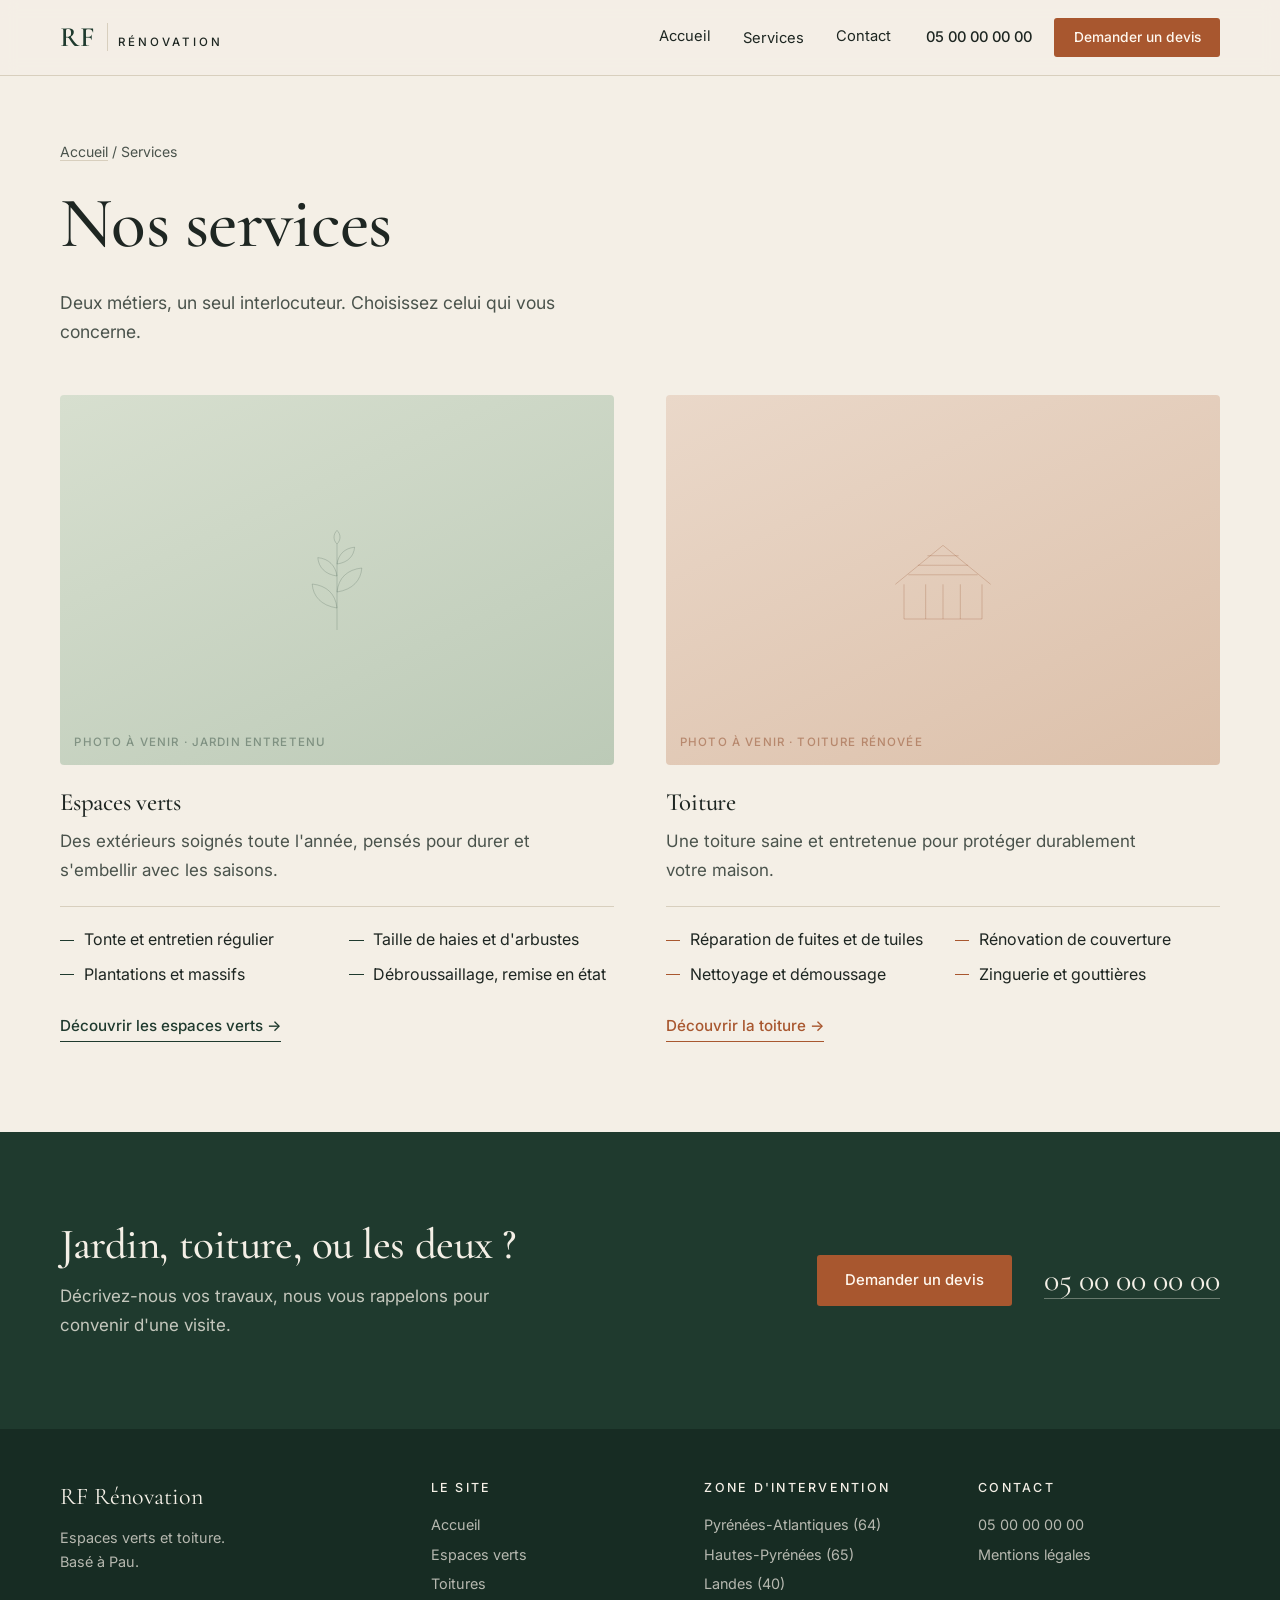
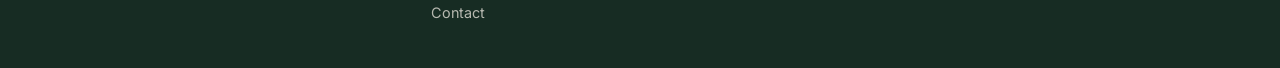
==== commit 842cd486: "Corrections issues de trois parcours utilisateurs - Pages Services, Espaces verts, Toitures, Contact" ====
--- a/services/index.html
+++ b/services/index.html
@@ -32,8 +32,61 @@
   </header>
 
   <main>
-    <h1>Nos services</h1>
-    <!-- TODO : contenu -->
+    <svg width="0" height="0" style="position:absolute" aria-hidden="true"><defs>
+    <symbol id="i-leaf" viewBox="0 0 200 260"><path d="M100 255V40"/><path d="M100 200c-40-6-60-30-62-60 36 4 58 24 62 60z"/><path d="M100 160c40-6 60-30 62-60-36 4-58 24-62 60z"/><path d="M100 120c-30-4-46-22-48-46 28 3 44 20 48 46z"/><path d="M100 90c28-4 42-20 44-42-26 3-40 18-44 42z"/><path d="M100 40c-10-10-10-24 0-34 10 10 10 24 0 34z"/></symbol>
+    <symbol id="i-roof" viewBox="0 0 240 200"><path d="M10 110L120 20l110 90"/><path d="M30 110v80h180v-80"/><path d="M40 88h160M62 66h116M84 44h72"/><path d="M80 110v80M120 110v80M160 110v80"/></symbol>
+    <symbol id="i-team" viewBox="0 0 48 48"><circle cx="17" cy="16" r="6"/><path d="M5 40c0-7 5-12 12-12s12 5 12 12"/><circle cx="34" cy="19" r="5"/><path d="M33 29c6 0 10 4 10 11"/></symbol>
+    <symbol id="i-phone" viewBox="0 0 24 24"><path d="M5 4h4l2 5-2.5 1.5a11 11 0 005 5L15 13l5 2v4a2 2 0 01-2 2A16 16 0 013 6a2 2 0 012-2z"/></symbol>
+  </defs></svg>
+
+    <section class="section page-head">
+      <div class="container">
+        <header class="section-head">
+          <p class="crumbs"><a href="../index.html">Accueil</a> <span aria-hidden="true">/</span> Services</p>
+          <h1>Nos services</h1>
+          <p class="lead">Deux métiers, un seul interlocuteur. Choisissez celui qui vous concerne.</p>
+        </header>
+        <div class="services">
+          <article class="service service-garden">
+            <a class="service-photo" href="espaces-verts.html" tabindex="-1" aria-hidden="true"><figure class="photo photo-garden "><svg aria-hidden="true"><use href="#i-leaf"/></svg><figcaption>Photo à venir · jardin entretenu</figcaption></figure></a>
+            <h3>Espaces verts</h3>
+            <p>Des extérieurs soignés toute l'année, pensés pour durer et s'embellir avec les saisons.</p>
+            <ul class="ticks">
+              <li>Tonte et entretien régulier</li>
+              <li>Taille de haies et d'arbustes</li>
+              <li>Plantations et massifs</li>
+              <li>Débroussaillage, remise en état</li>
+            </ul>
+            <a class="link" href="espaces-verts.html">Découvrir les espaces verts <span aria-hidden="true">→</span></a>
+          </article>
+          <article class="service service-roof">
+            <a class="service-photo" href="toitures.html" tabindex="-1" aria-hidden="true"><figure class="photo photo-roof "><svg aria-hidden="true"><use href="#i-roof"/></svg><figcaption>Photo à venir · toiture rénovée</figcaption></figure></a>
+            <h3>Toiture</h3>
+            <p>Une toiture saine et entretenue pour protéger durablement votre maison.</p>
+            <ul class="ticks">
+              <li>Réparation de fuites et de tuiles</li>
+              <li>Rénovation de couverture</li>
+              <li>Nettoyage et démoussage</li>
+              <li>Zinguerie et gouttières</li>
+            </ul>
+            <a class="link" href="toitures.html">Découvrir la toiture <span aria-hidden="true">→</span></a>
+          </article>
+        </div>
+      </div>
+    </section>
+
+    <section class="contact-band cta-band">
+      <div class="container cta-band-inner">
+        <div>
+          <h2>Jardin, toiture, ou les deux ?</h2>
+          <p>Décrivez-nous vos travaux, nous vous rappelons pour convenir d'une visite.</p>
+        </div>
+        <div class="cta-band-actions">
+          <a class="btn btn-primary" href="../contact.html">Demander un devis</a>
+          <a class="contact-tel" href="tel:+33500000000">05 00 00 00 00</a>
+        </div>
+      </div>
+    </section>
   </main>
 
   <footer class="site-footer">
--- a/css/style.css
+++ b/css/style.css
@@ -201,3 +201,86 @@
   .stamp { animation:none; }
   .photo img, .link span { transition:none; }
 }
+
+/* ---- Ajustements issus des parcours utilisateurs ---- */
+/* Lisibilité : texte courant plus grand, gris plus soutenu */
+:root { --muted:#4a534c; }
+body { font-size:1.0625rem; }
+.assure { font-size:.95rem; }
+.photo figcaption { font-size:.72rem; letter-spacing:.1em; }
+.eyebrow { font-size:.78rem; letter-spacing:.16em; }
+.footer-title { font-size:.78rem; }
+.logo-name { font-size:.72rem; }
+.contact-text .contact-zone { font-size:.85rem; }
+.zone-list li { font-size:.95rem; }
+.steps p, .ticks { font-size:1rem; }
+
+/* Accès direct par besoin */
+.needs { display:flex; flex-wrap:wrap; align-items:center; gap:.6rem .7rem; margin-top:1.9rem; }
+.needs-label { font-size:.95rem; color:var(--muted); margin-right:.3rem; }
+.need { display:inline-flex; align-items:center; gap:.5rem; padding:.6rem 1.05rem; font-size:.95rem; font-weight:500; text-decoration:none; border:1px solid currentColor; border-radius:999px; transition:background .2s,color .2s; }
+.need span { transition:transform .25s; }
+.need:hover span { transform:translateX(3px); }
+.need-garden { color:var(--forest); }
+.need-garden:hover { background:var(--forest); color:var(--paper); }
+.need-roof { color:var(--terra-d); }
+.need-roof:hover { background:var(--terra); color:#fff8ef; border-color:var(--terra); }
+.assure { margin-top:1.9rem; }
+
+/* Communes */
+.towns { margin-top:1.4rem; font-size:.98rem; color:var(--muted); max-width:36rem; }
+
+/* Questions fréquentes */
+.faq { display:grid; grid-template-columns:.8fr 1.2fr; gap:clamp(1.5rem,5vw,4rem); align-items:start; }
+.faq-item { border-top:1px solid var(--line); }
+.faq-item:last-child { border-bottom:1px solid var(--line); }
+.faq-item summary { display:flex; justify-content:space-between; align-items:center; gap:1rem; padding:1.15rem 0; font-family:var(--serif); font-size:1.4rem; line-height:1.25; cursor:pointer; list-style:none; }
+.faq-item summary::-webkit-details-marker { display:none; }
+.faq-item summary::after { content:"+"; flex:none; font-family:var(--sans); font-size:1.3rem; font-weight:300; color:var(--terra); transition:transform .25s; }
+.faq-item[open] summary::after { transform:rotate(45deg); }
+.faq-item p { color:var(--muted); padding:0 2rem 1.3rem 0; max-width:38rem; }
+@media (max-width:820px) { .faq { grid-template-columns:1fr; } }
+
+/* Formulaire */
+.optional { font-weight:400; color:var(--muted); }
+.field ::placeholder { color:#8a918b; }
+.form-note { font-size:.86rem; color:var(--muted); }
+.form-status { font-weight:500; }
+.form-status:empty { display:none; }
+.field input[aria-invalid="true"], .field select[aria-invalid="true"] { border-color:var(--terra); background:#fdf3ec; }
+
+/* Pages intérieures */
+.crumbs { font-size:.88rem; color:var(--muted); margin-bottom:1.3rem; }
+.crumbs a { text-decoration:none; border-bottom:1px solid var(--line); }
+.crumbs a:hover { color:var(--terra); border-color:var(--terra); }
+.page-hero-photo { aspect-ratio:4/3; }
+.page-head { padding-top:clamp(2.2rem,5vw,4rem); }
+.page-head .section-head { margin-bottom:clamp(2rem,4vw,3rem); }
+.presta { list-style:none; margin:0; padding:0; display:grid; grid-template-columns:1fr 1fr; gap:0 clamp(2rem,5vw,4rem); }
+.presta li { padding:1.5rem 0; border-top:1px solid var(--line); }
+.presta h3 { font-size:1.45rem; margin-bottom:.4rem; }
+.presta p { color:var(--muted); }
+.presta-garden h3 { color:var(--forest); }
+.presta-roof h3 { color:var(--terra-d); }
+.also { margin-top:2.5rem; padding-top:1.5rem; border-top:1px solid var(--line); color:var(--muted); }
+.also .link { margin-left:.5rem; color:var(--ink); }
+.cta-band-inner { display:flex; flex-wrap:wrap; align-items:center; justify-content:space-between; gap:2rem; }
+.cta-band-inner p { color:rgba(244,239,230,.78); margin-top:.8rem; max-width:28rem; }
+.cta-band-actions { display:flex; flex-wrap:wrap; align-items:center; gap:1.2rem 2rem; }
+.cta-band .contact-tel { margin-top:0; font-size:clamp(1.6rem,3vw,2rem); }
+.contact-page h1 { font-size:clamp(2.2rem,4.4vw,3.4rem); }
+.zone-block { display:grid; grid-template-columns:.9fr 1.1fr; gap:clamp(1.5rem,5vw,4rem); align-items:start; }
+.zone-block .zone-list { margin-top:0; }
+.legal .container { max-width:46rem; }
+.legal h1 { margin-bottom:2rem; }
+.legal h2 { font-size:1.6rem; margin:2.2rem 0 .8rem; }
+.legal dl { margin:0; display:grid; grid-template-columns:minmax(9rem,14rem) 1fr; gap:.5rem 1.5rem; }
+.legal dt { color:var(--muted); }
+.legal dd { margin:0; }
+.legal .todo { color:var(--terra-d); font-style:italic; }
+.legal p:not(.crumbs) { color:var(--muted); }
+@media (max-width:820px) {
+  .presta, .zone-block { grid-template-columns:1fr; }
+  .page-hero .hero-grid { gap:1.8rem; }
+}
+@media (max-width:460px) { .legal dl { grid-template-columns:1fr; gap:.1rem; } .legal dd { margin-bottom:.7rem; } }
